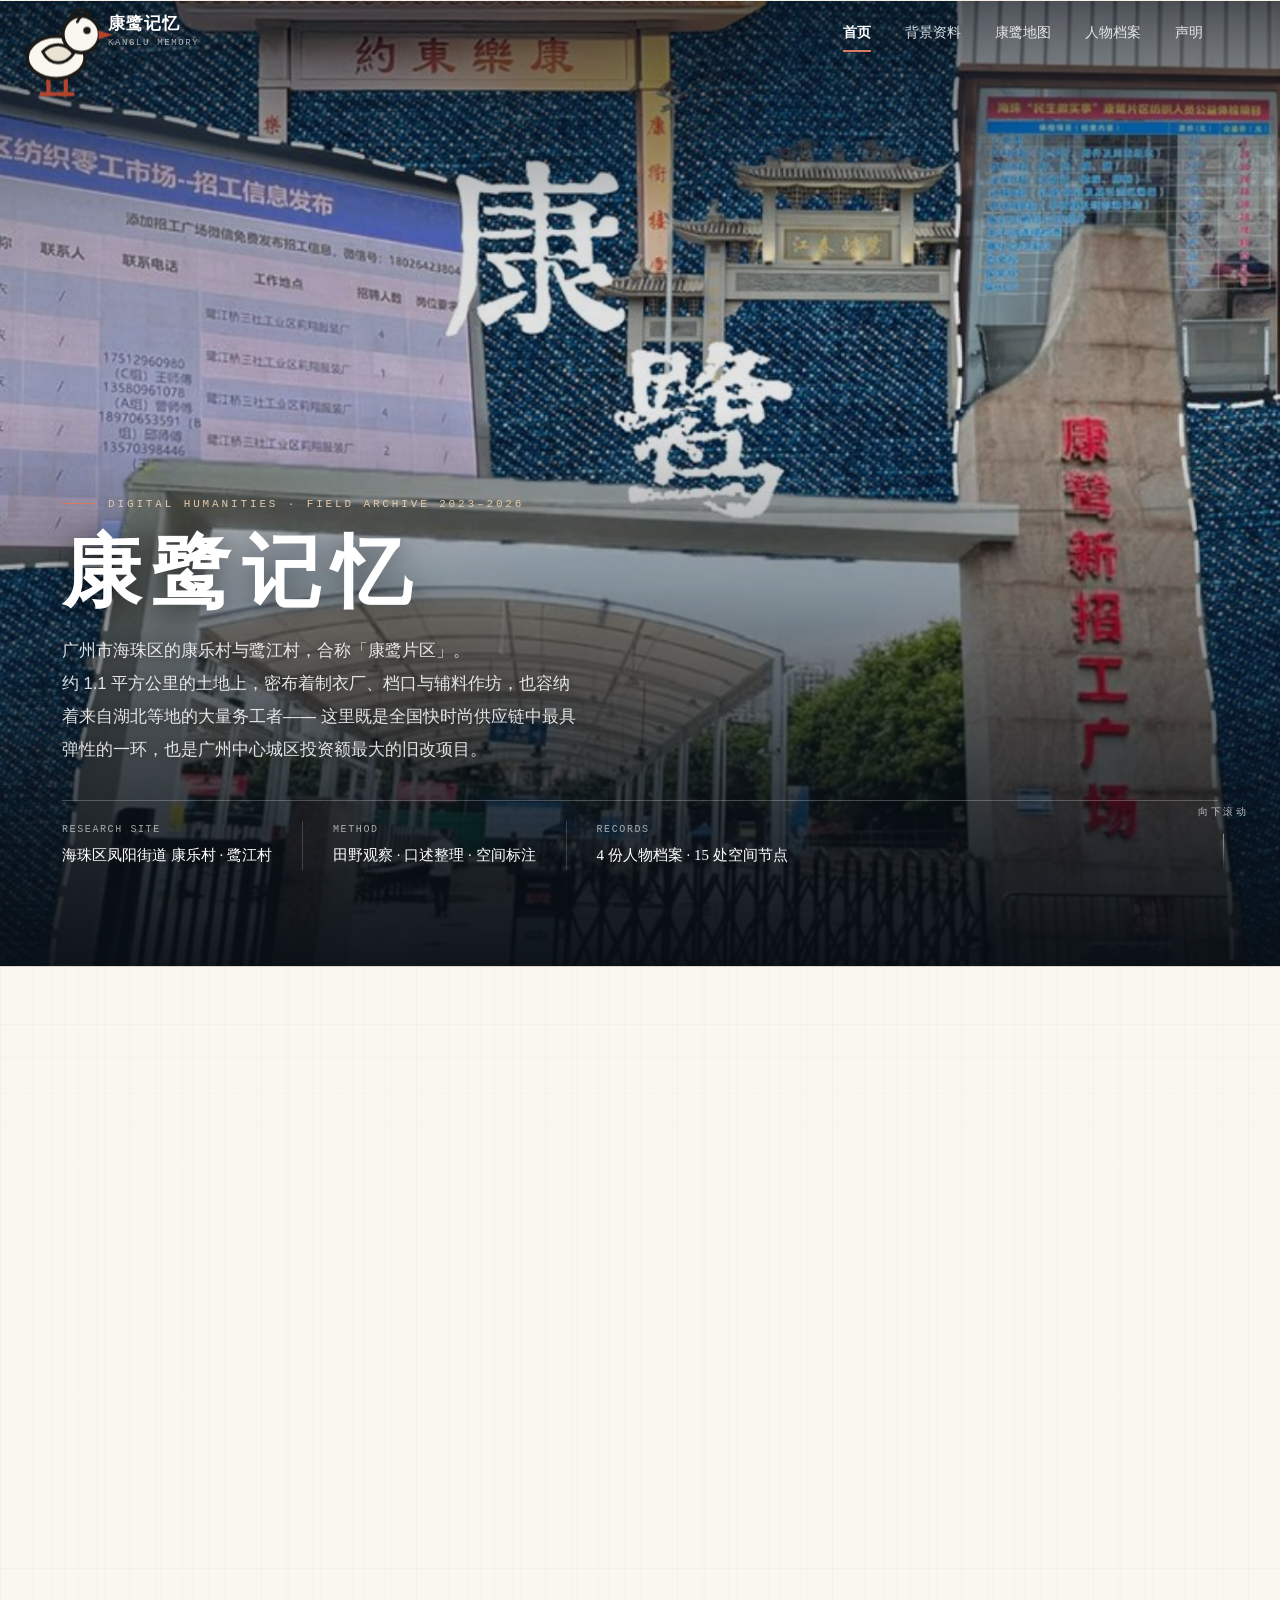
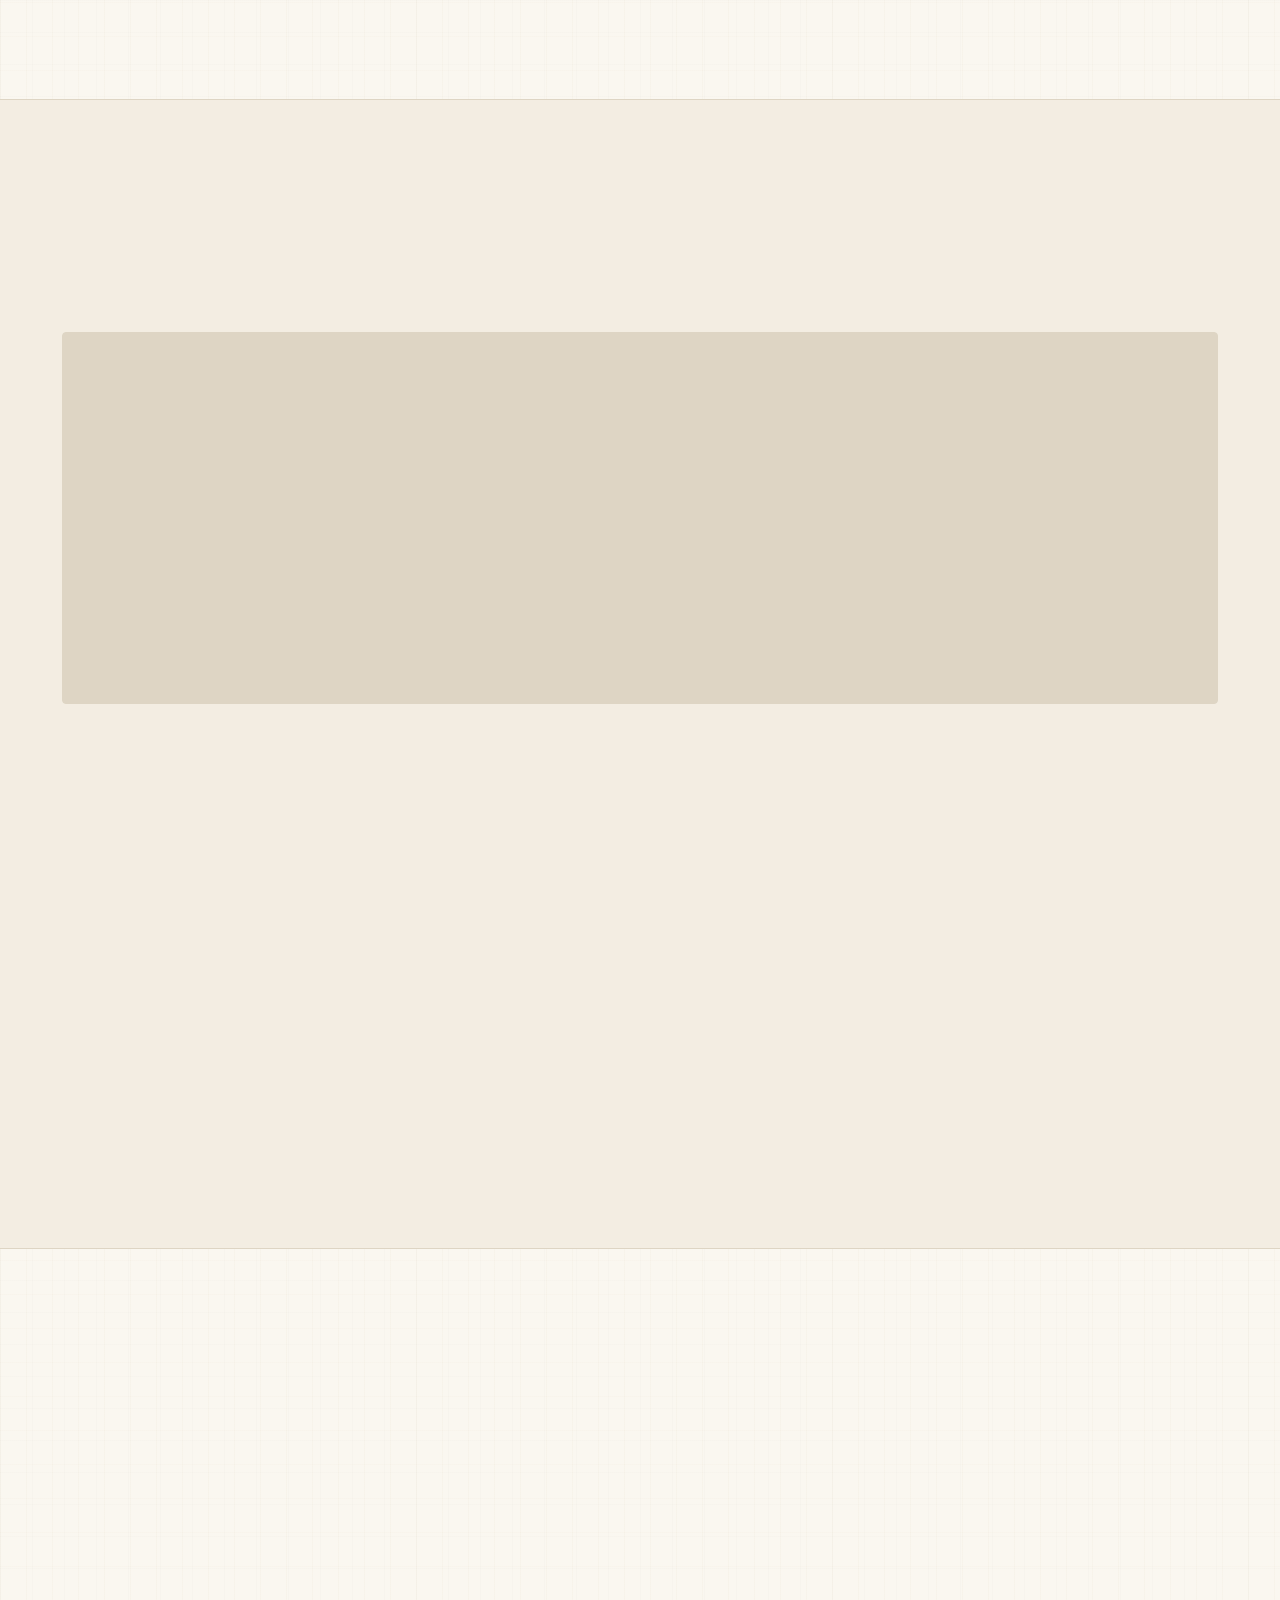
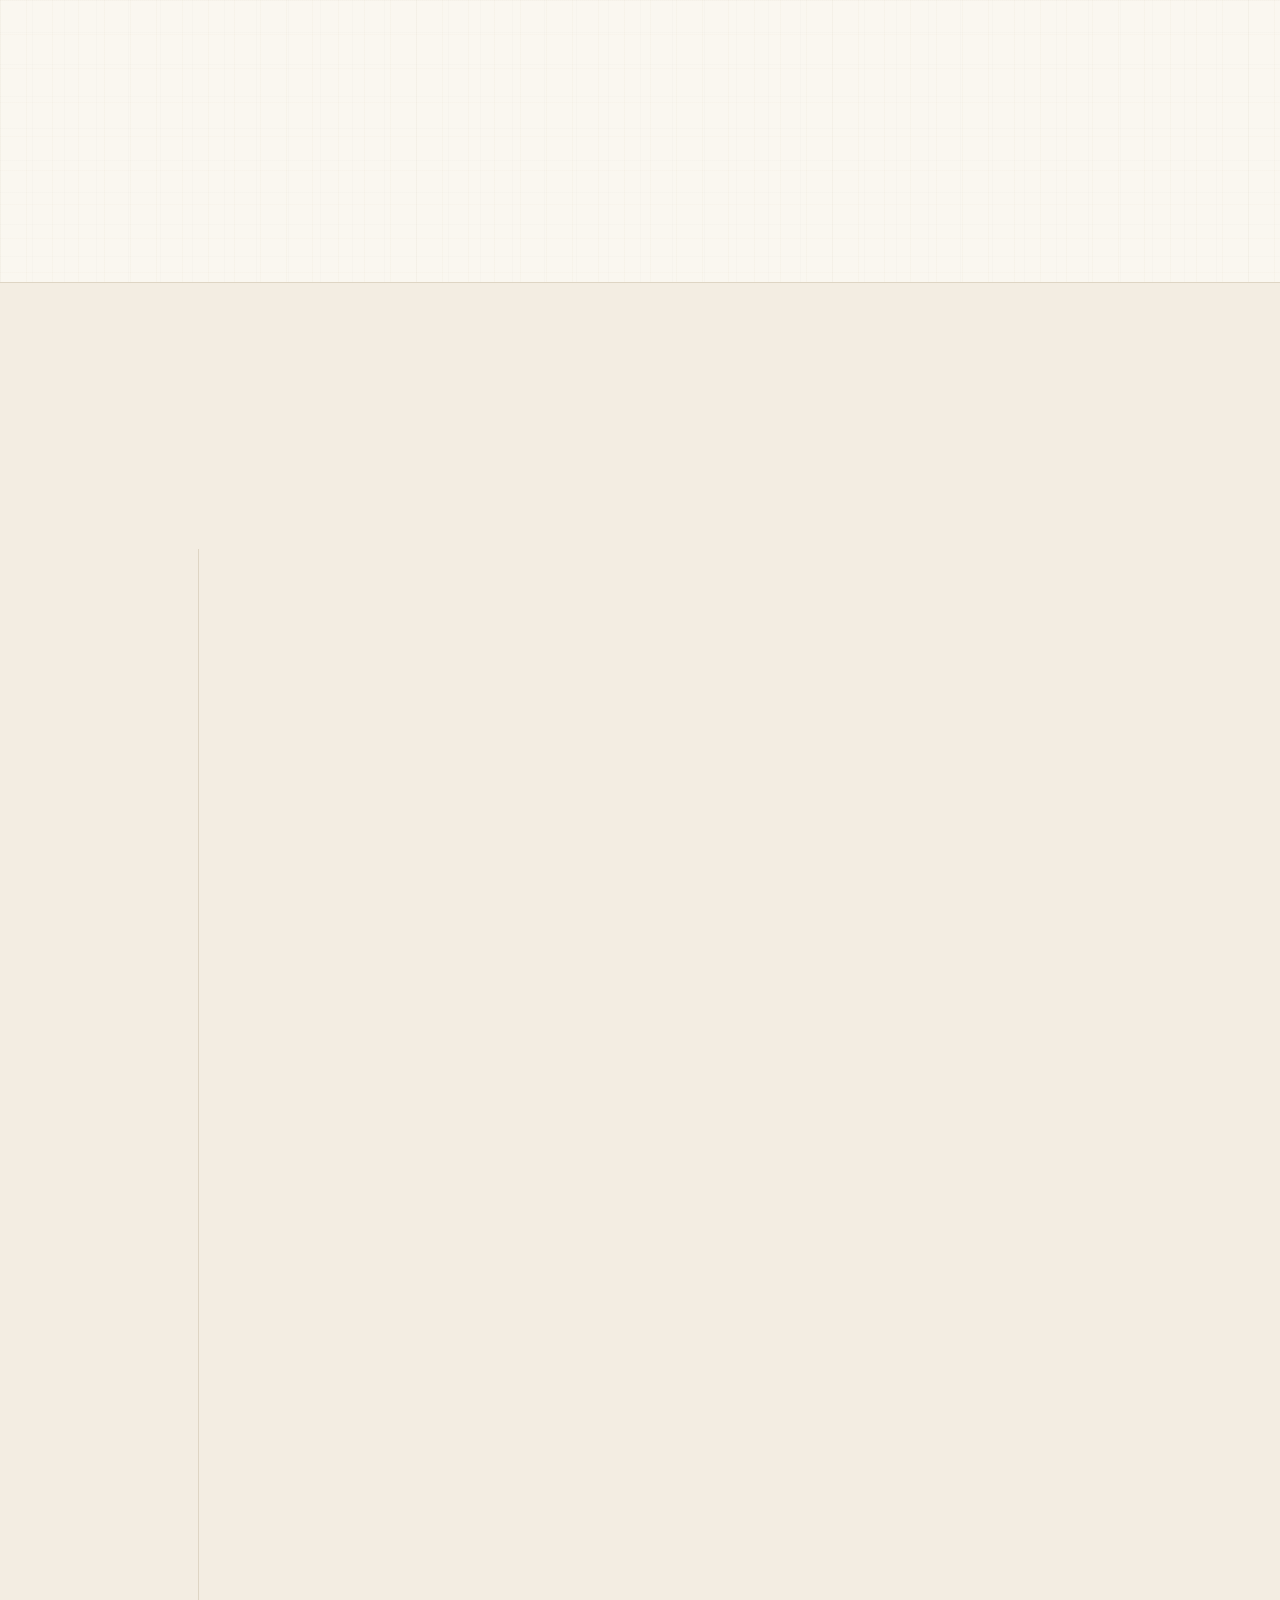
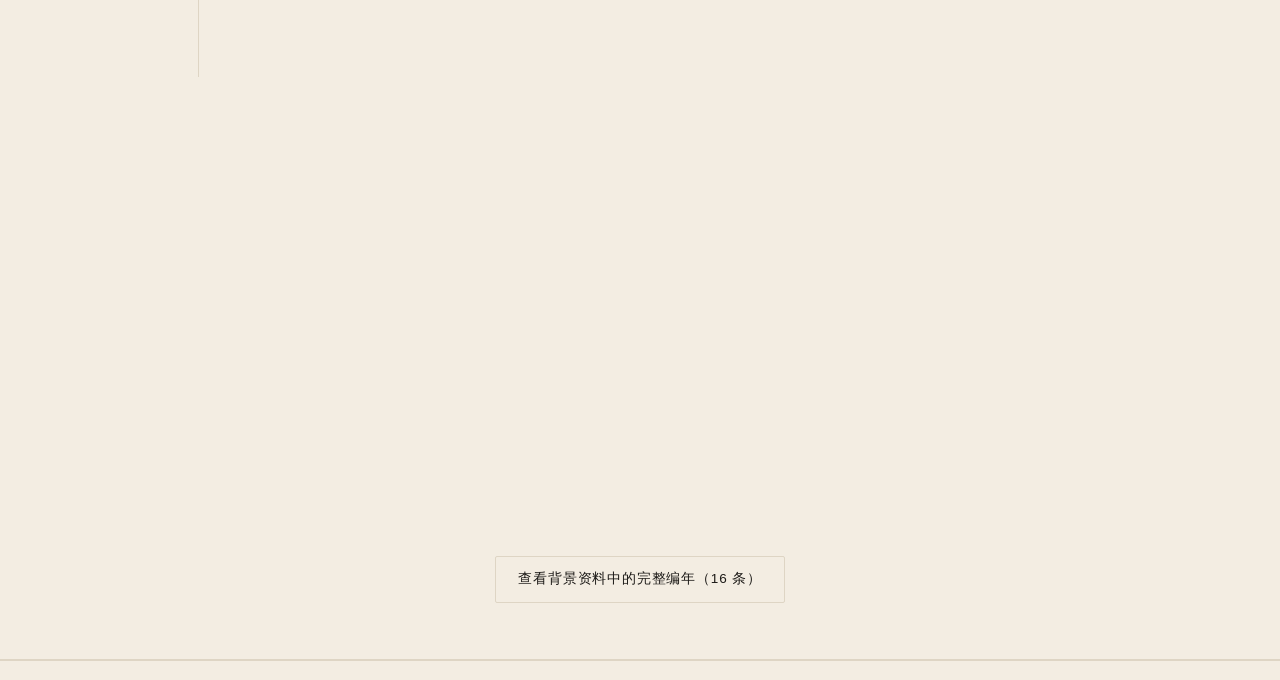
==== index.html @ d5149ccd "为「分享给别人看」做准备：根目录入口、README、.nojekyll GitHub Pages 只能从仓库根目录（或 /docs）提供服务，而站点在 kanglu-dh/ 子目录里， 所以： - 新" ====
<!DOCTYPE html>
<html lang="zh-CN">
<head>
<meta charset="utf-8">
<meta name="viewport" content="width=device-width,initial-scale=1">
<title>康鹭记忆 · Kanglu Memory</title>
<!-- 站点本体在 kanglu-dh/ 子目录里；GitHub Pages 只能从仓库根目录提供服务，
     所以这里做一次跳转。没有开 JavaScript 也能进（下面留了链接）。 -->
<meta http-equiv="refresh" content="0; url=kanglu-dh/index.html">
<link rel="canonical" href="kanglu-dh/index.html">
<style>
  :root { --paper:#faf7f0; --ink:#1c1a17; --ink-3:#79705f; --red:#b3452f; }
  html,body { margin:0; height:100%; }
  body {
    background:var(--paper); color:var(--ink);
    font:15px/1.9 -apple-system,"PingFang SC","Microsoft YaHei",sans-serif;
    display:grid; place-items:center; text-align:center;
  }
  .box { padding:32px; }
  .mark { width:44px; height:44px; border:2px solid var(--ink); border-radius:50%;
          display:grid; place-items:center; margin:0 auto 18px;
          font:700 20px/1 Georgia,serif; }
  h1 { font-size:22px; margin:0 0 6px; letter-spacing:.06em; }
  .en { font:11px/1 ui-monospace,monospace; letter-spacing:.22em;
        text-transform:uppercase; color:var(--ink-3); margin-bottom:20px; }
  a { color:var(--red); }
  p { margin:0; color:var(--ink-3); font-size:13px; }
</style>
</head>
<body>
  <div class="box">
    <div class="mark">康</div>
    <h1>康鹭记忆</h1>
    <div class="en">Kanglu Memory</div>
    <p>正在进入… 若没有自动跳转，请点 <a href="kanglu-dh/index.html">这里</a>。</p>
  </div>
</body>
</html>
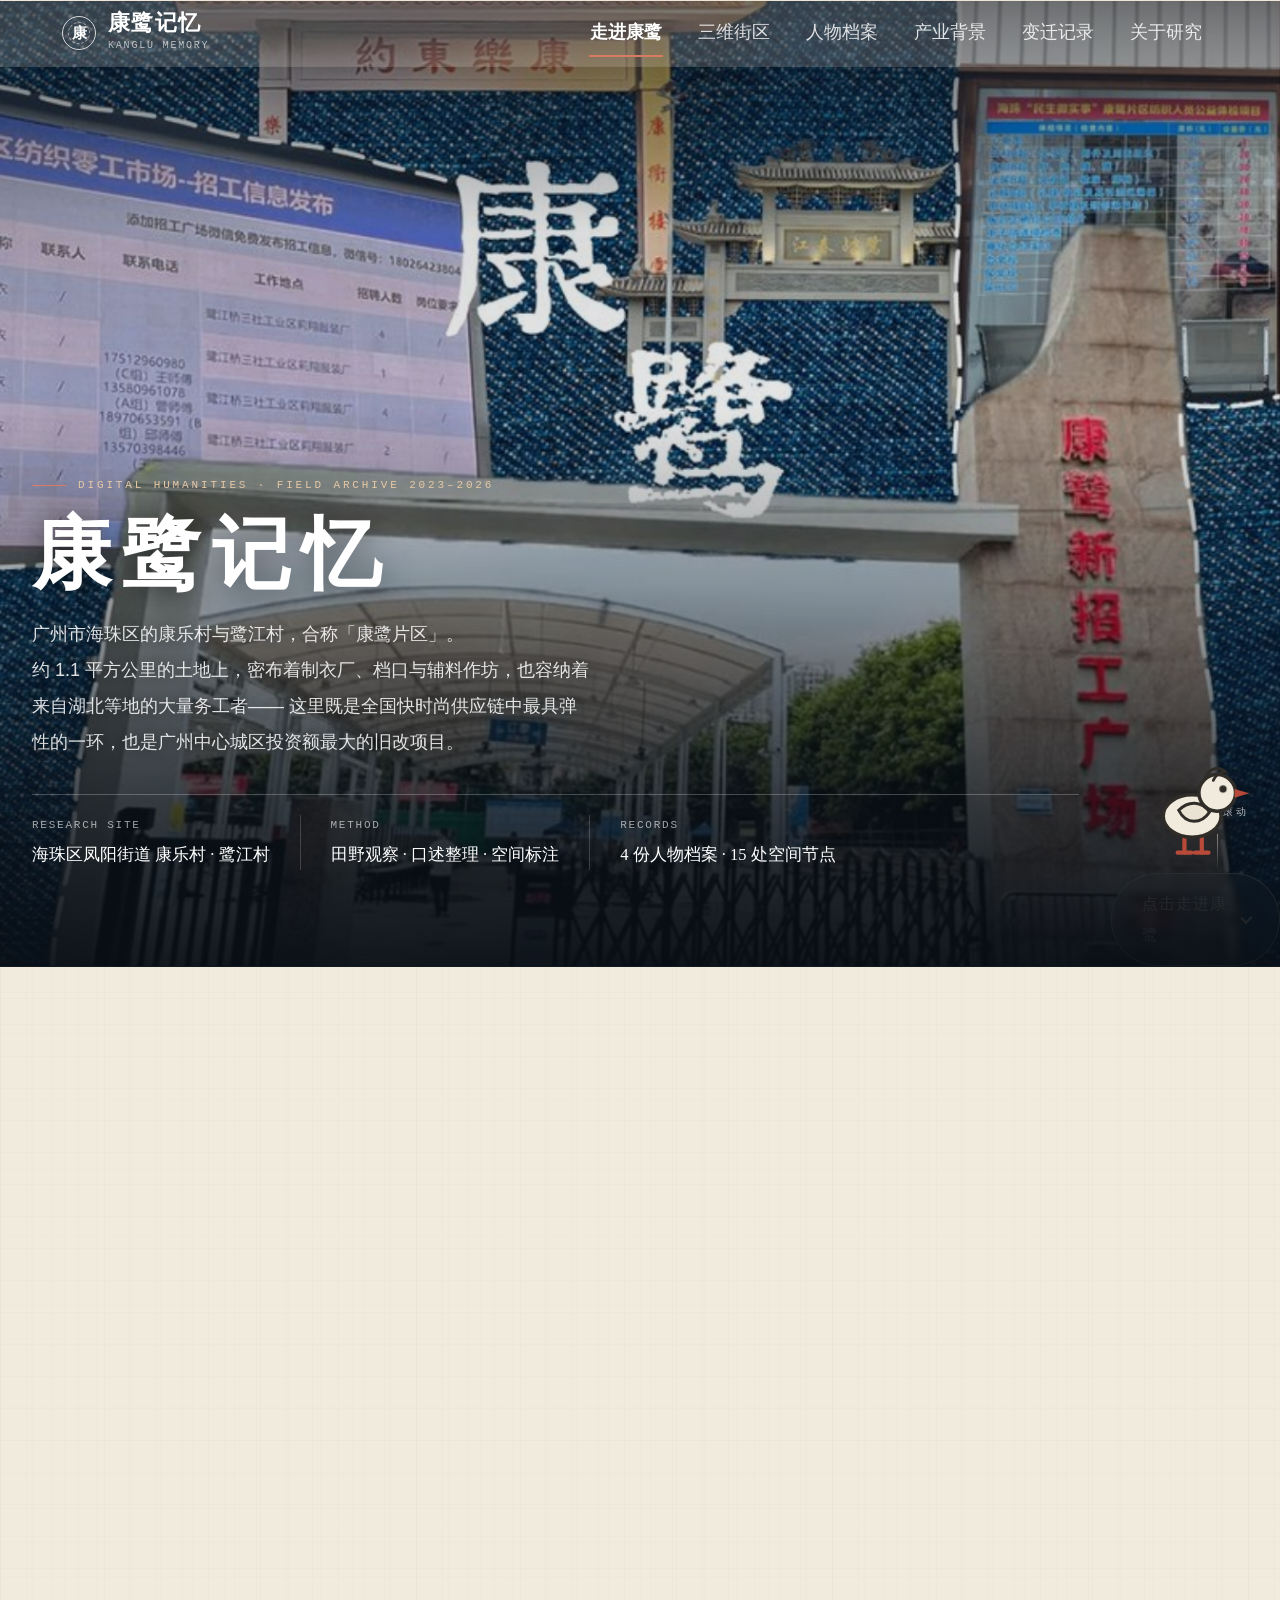
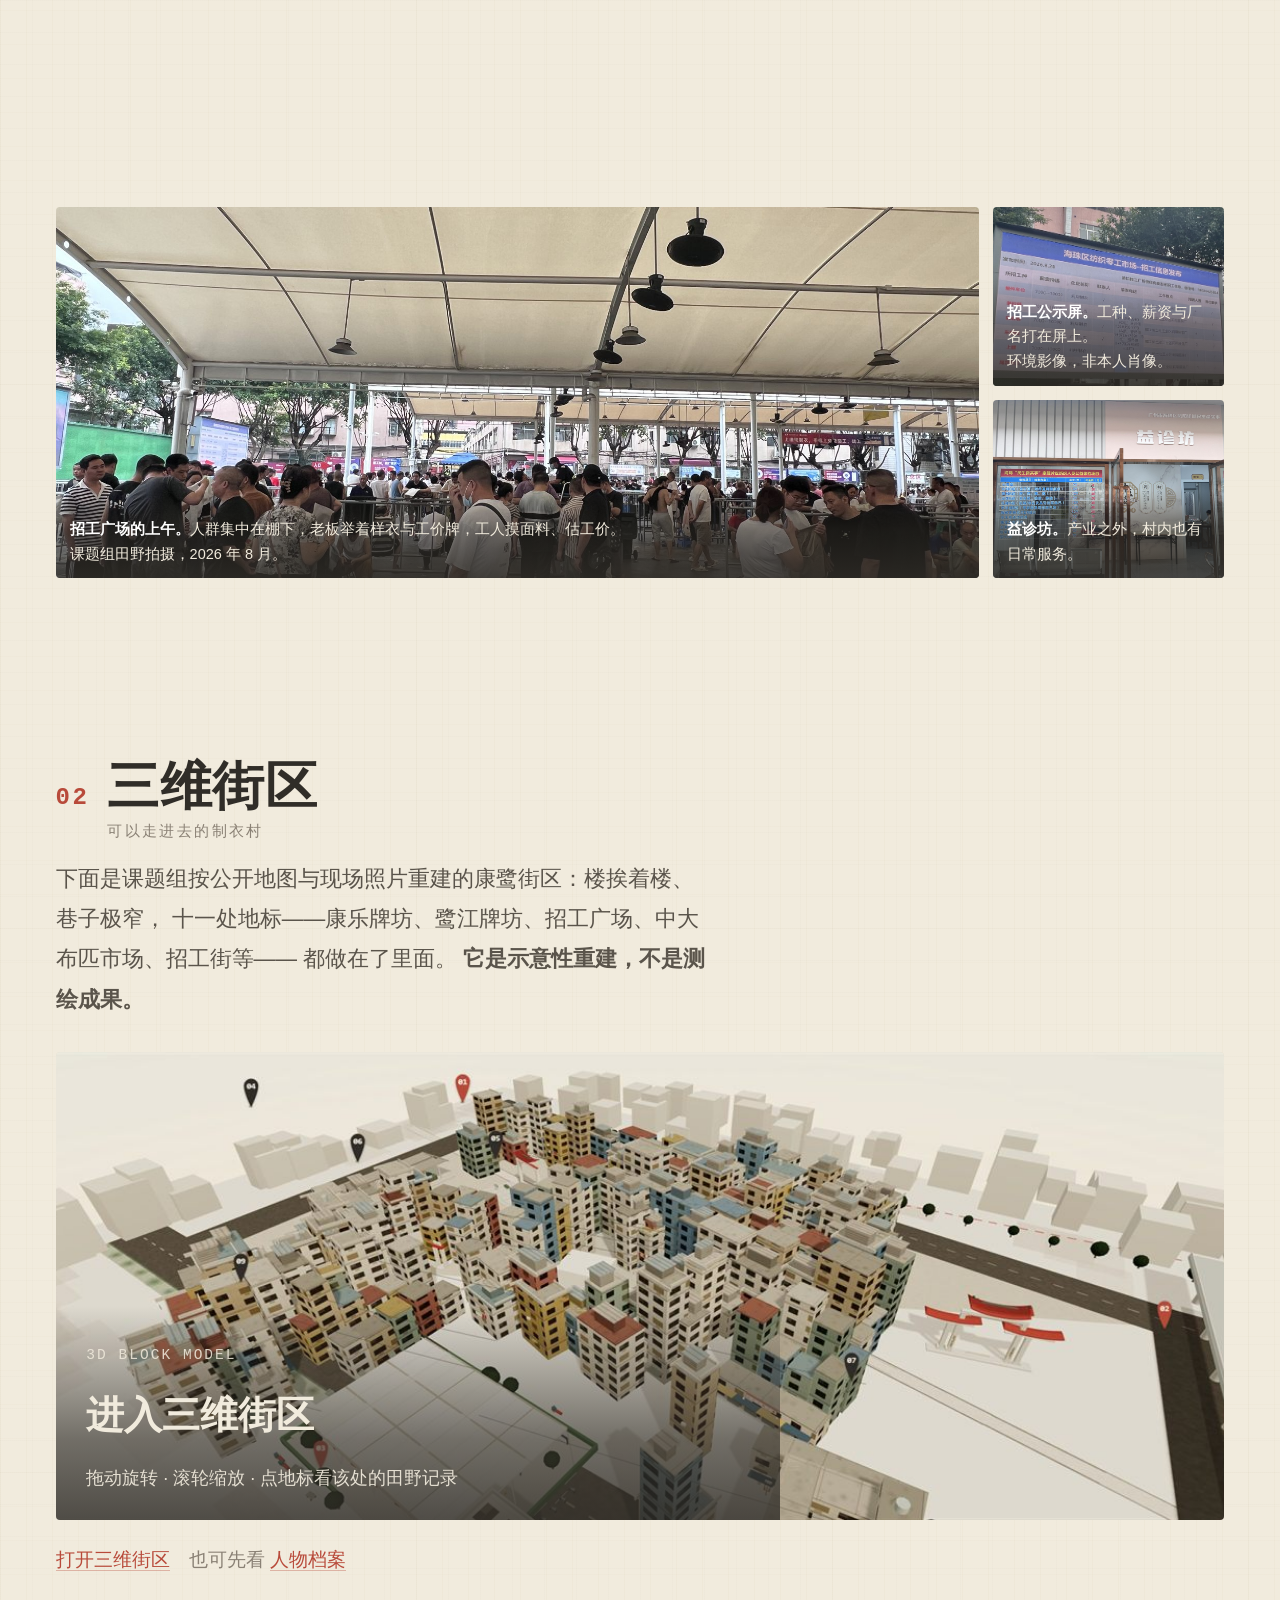
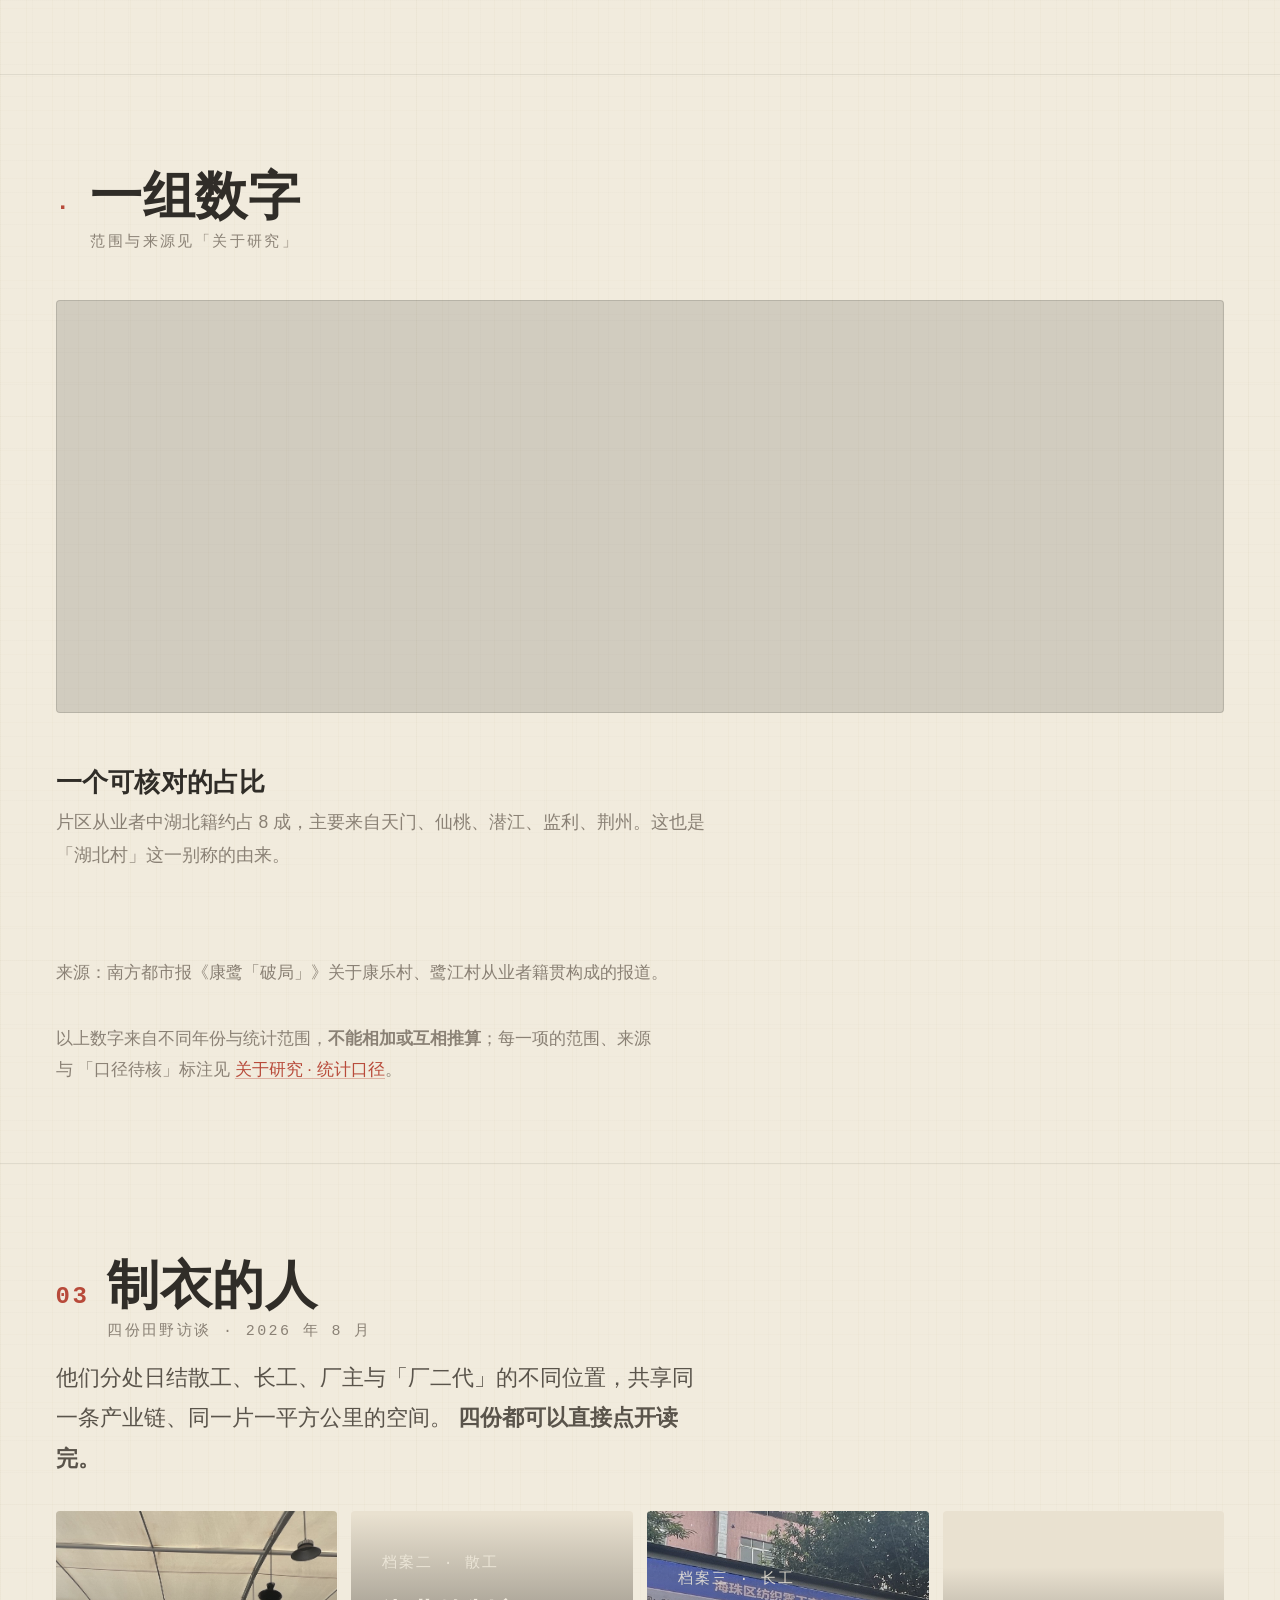
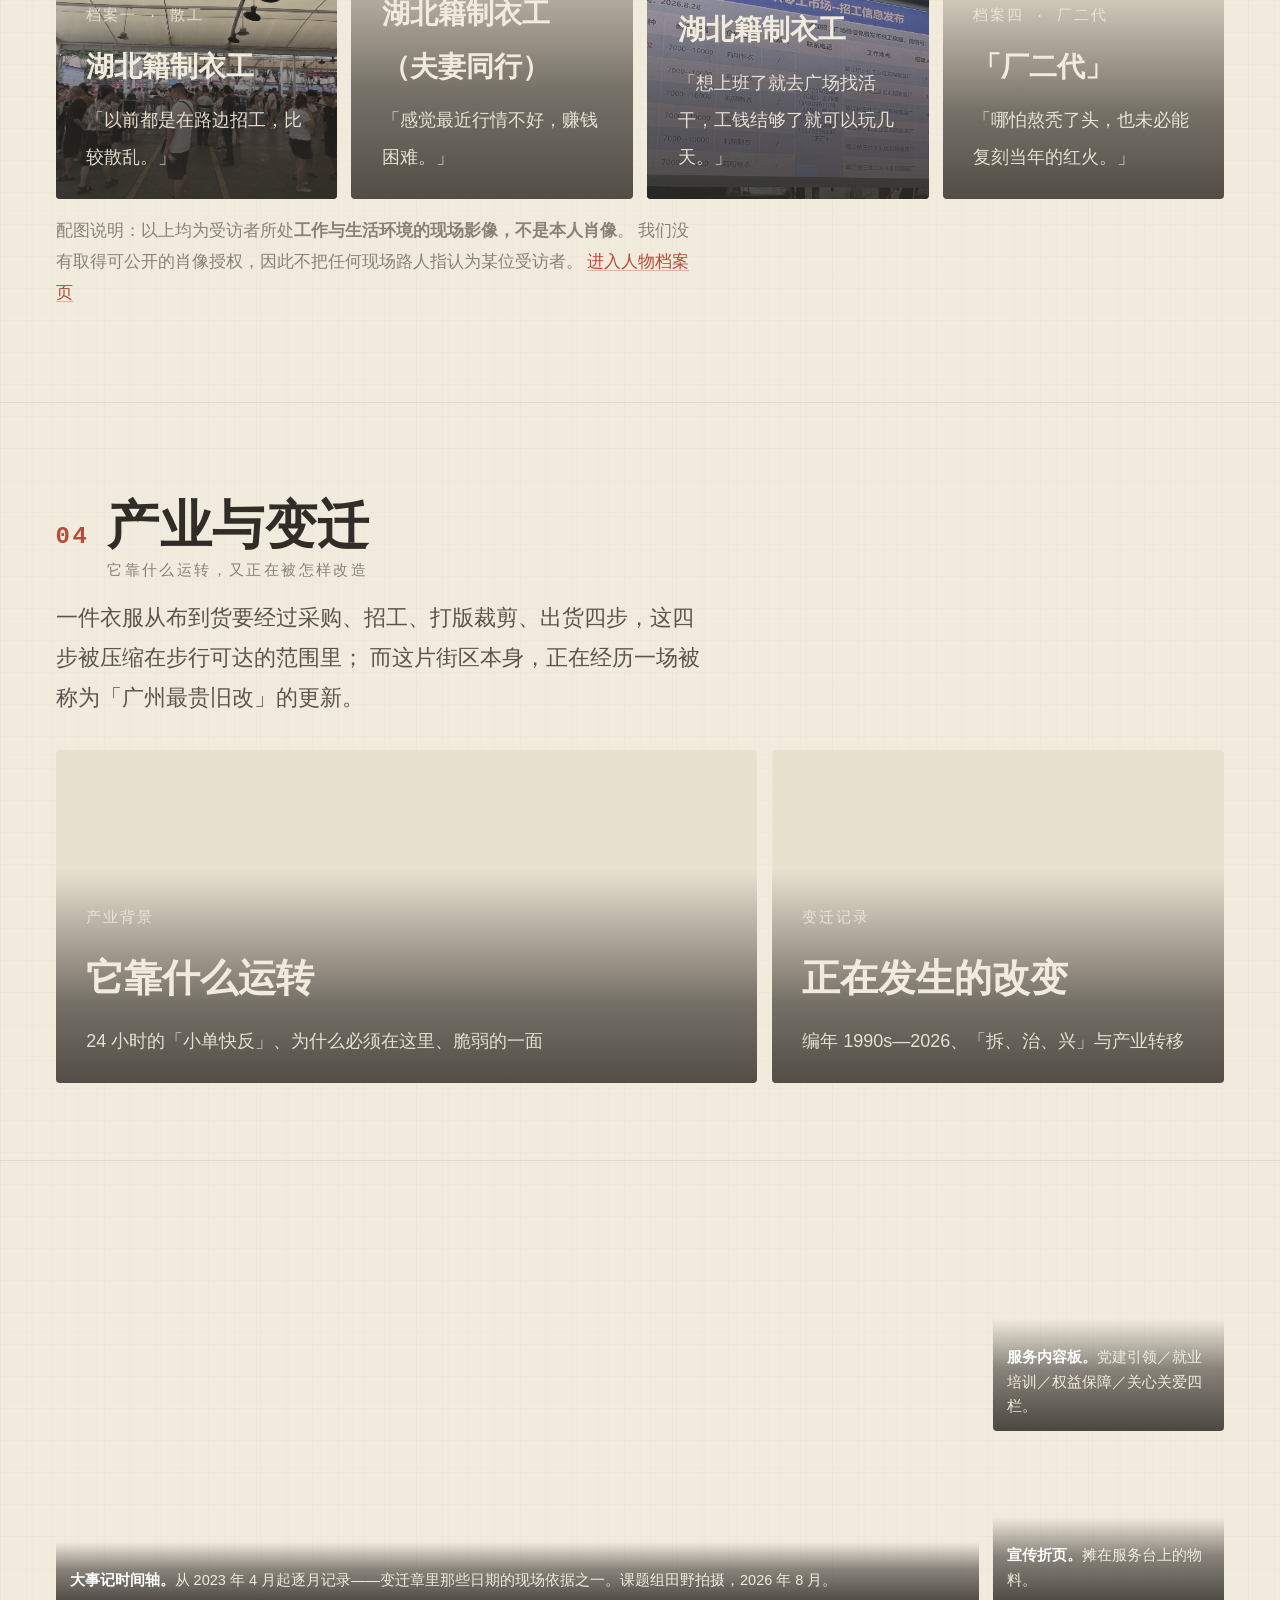
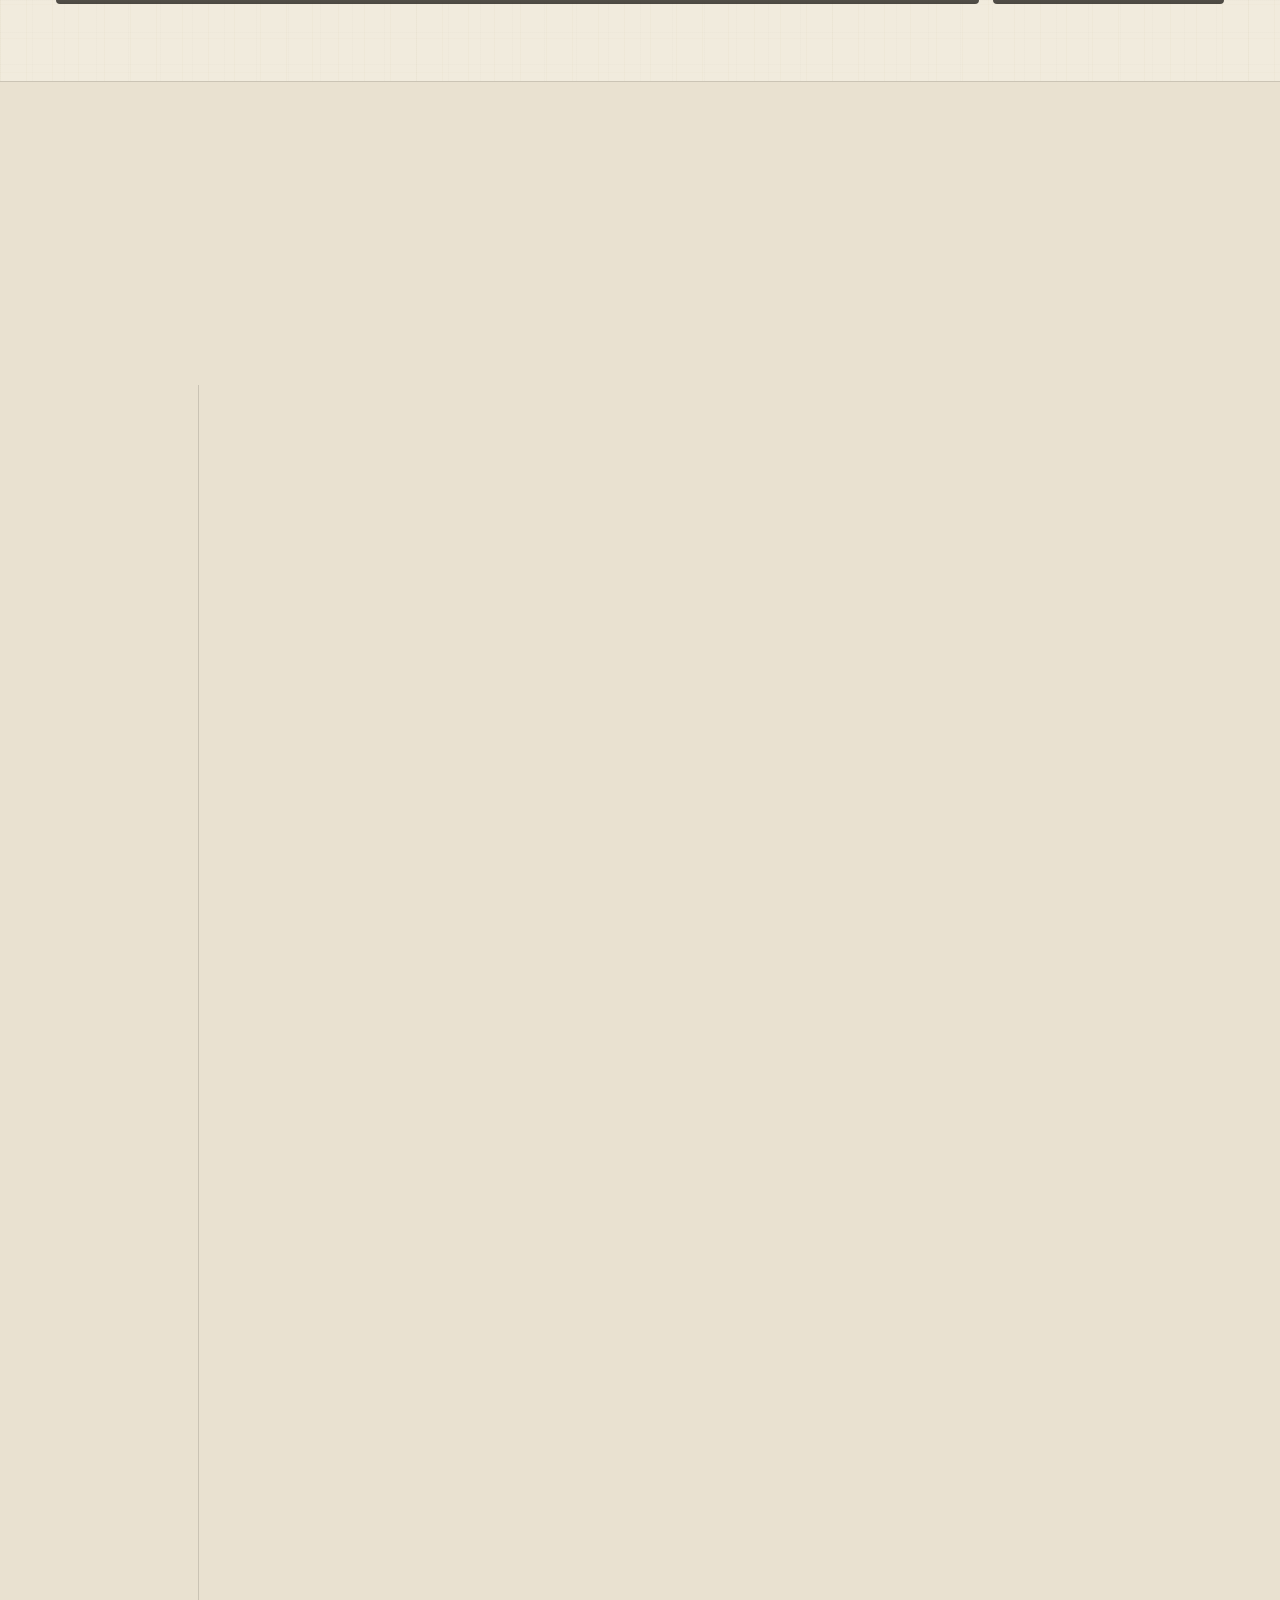
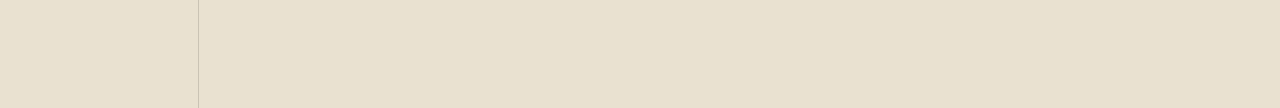
==== commit 305a60fd: "发布终版站点到 /kanglu-terminal/，并修好线上 AI 配置 - 新增 kanglu-terminal/：终版站点（76 个文件），首页跳转改指它，旧版 kanglu-dh/ 保留可回退" ====
--- a/index.html
+++ b/index.html
@@ -4,10 +4,11 @@
 <meta charset="utf-8">
 <meta name="viewport" content="width=device-width,initial-scale=1">
 <title>康鹭记忆 · Kanglu Memory</title>
-<!-- 站点本体在 kanglu-dh/ 子目录里；GitHub Pages 只能从仓库根目录提供服务，
-     所以这里做一次跳转。没有开 JavaScript 也能进（下面留了链接）。 -->
-<meta http-equiv="refresh" content="0; url=kanglu-dh/index.html">
-<link rel="canonical" href="kanglu-dh/index.html">
+<!-- 站点本体在 kanglu-terminal/ 子目录里（旧版仍在 kanglu-dh/，随时可回退）；
+     GitHub Pages 只能从仓库根目录提供服务，所以这里做一次跳转。
+     没有开 JavaScript 也能进（下面留了链接）。 -->
+<meta http-equiv="refresh" content="0; url=kanglu-terminal/index.html">
+<link rel="canonical" href="kanglu-terminal/index.html">
 <style>
   :root { --paper:#faf7f0; --ink:#1c1a17; --ink-3:#79705f; --red:#b3452f; }
   html,body { margin:0; height:100%; }
@@ -32,7 +33,7 @@
     <div class="mark">康</div>
     <h1>康鹭记忆</h1>
     <div class="en">Kanglu Memory</div>
-    <p>正在进入… 若没有自动跳转，请点 <a href="kanglu-dh/index.html">这里</a>。</p>
+    <p>正在进入… 若没有自动跳转，请点 <a href="kanglu-terminal/index.html">这里</a>。</p>
   </div>
 </body>
 </html>
